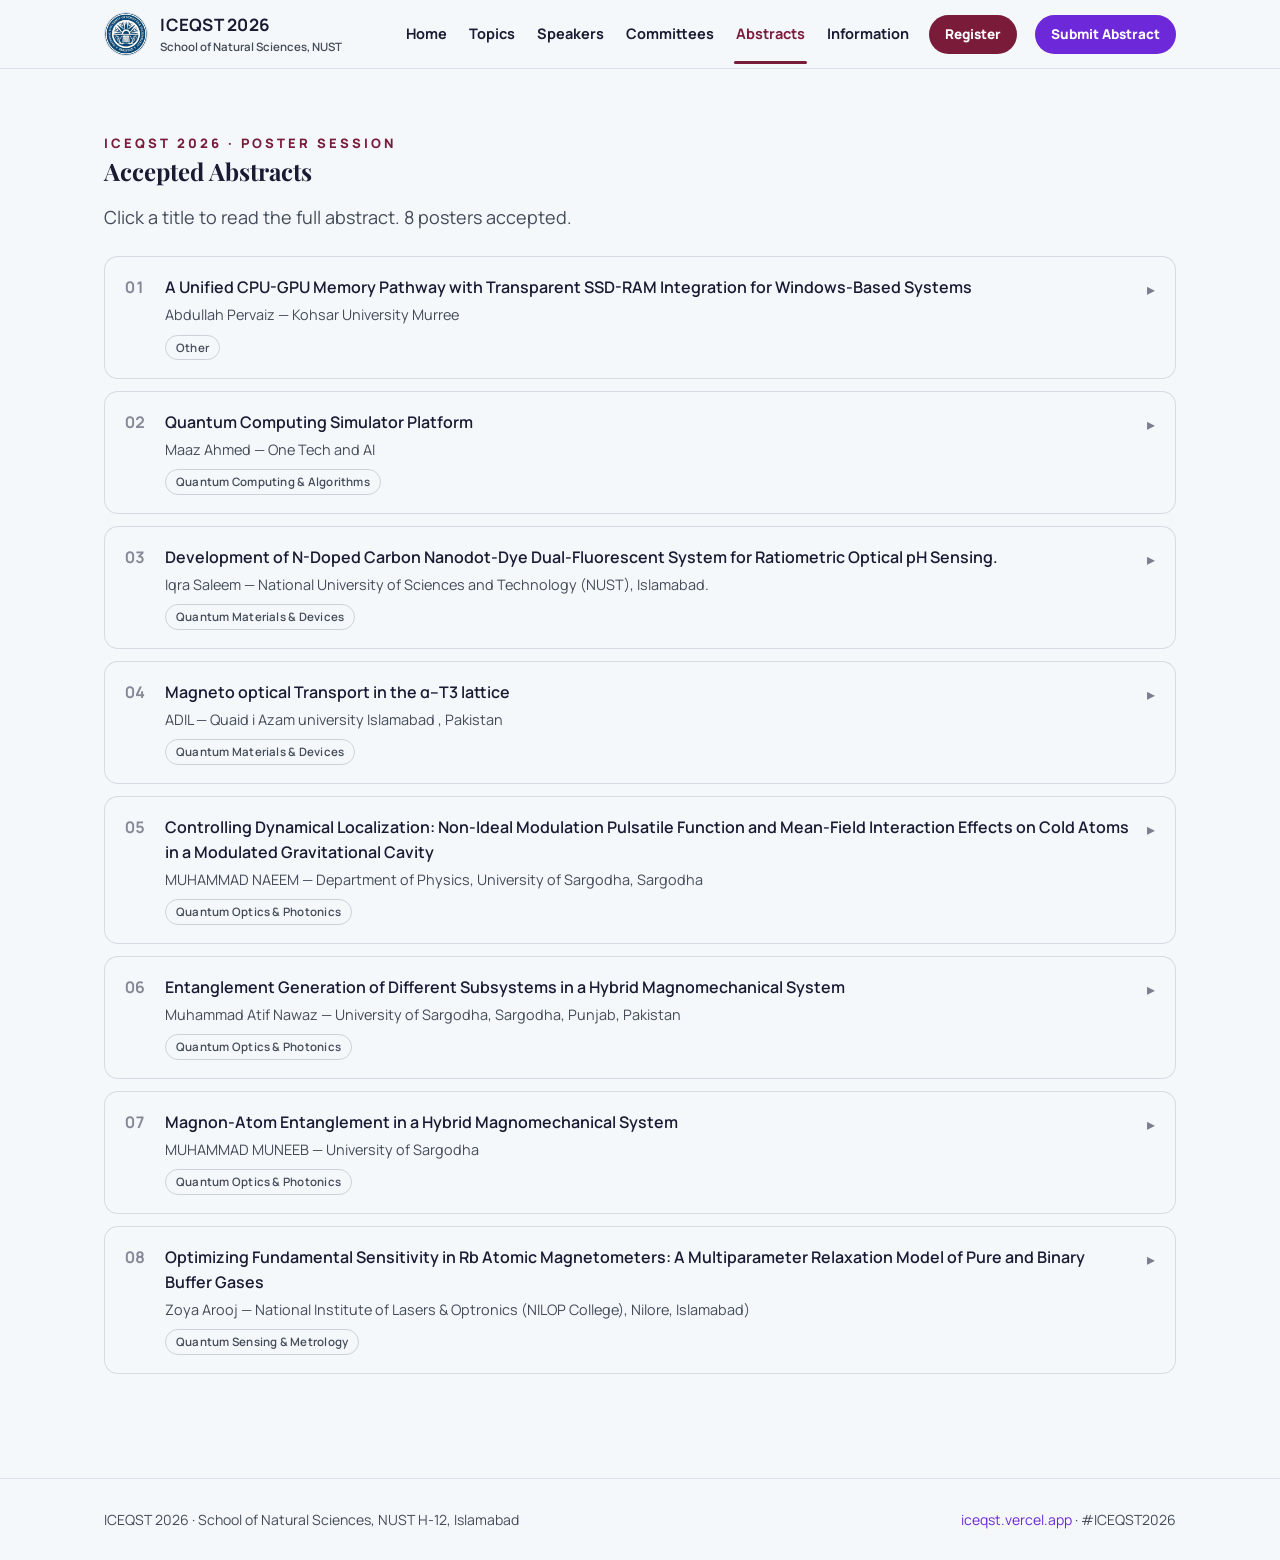
==== abstracts.html @ a5cee292 "Abstracts" ====
<!DOCTYPE html><html lang="en"><head>
<meta charset="UTF-8"><meta name="viewport" content="width=device-width,initial-scale=1">
<title>ABSTRACTS — ICEQST 2026</title>
<link rel="stylesheet" href="assets/style.css">
<style>
  .abs-list{margin-top:24px;display:flex;flex-direction:column;gap:12px}
  .abs-item{border:1px solid rgba(120,120,140,.22);border-radius:14px;overflow:hidden;background:var(--card,rgba(255,255,255,.02))}
  .abs-head{width:100%;display:flex;align-items:flex-start;gap:14px;text-align:left;background:none;border:0;cursor:pointer;padding:18px 20px;font:inherit;color:inherit}
  .abs-head:hover{background:rgba(120,120,140,.06)}
  .abs-num{flex:0 0 auto;font-variant-numeric:tabular-nums;opacity:.5;font-weight:700;min-width:26px}
  .abs-titlewrap{flex:1 1 auto}
  .abs-title{font-weight:600;line-height:1.35}
  .abs-by{display:block;font-weight:400;font-size:.9em;color:var(--sub,#8a8a99);margin-top:4px}
  .abs-tag{display:inline-block;font-size:.72em;font-weight:600;letter-spacing:.02em;padding:3px 10px;border-radius:999px;border:1px solid rgba(120,120,140,.3);color:var(--sub,#9a9aa8);margin-top:8px;white-space:nowrap}
  .abs-chev{flex:0 0 auto;transition:transform .2s ease;opacity:.55;margin-top:2px}
  .abs-item.open .abs-chev{transform:rotate(90deg)}
  .abs-body{max-height:0;overflow:hidden;transition:max-height .3s ease}
  .abs-item.open .abs-body{max-height:2000px}
  .abs-body-inner{padding:0 20px 22px 60px;color:var(--sub,#b7b7c2);line-height:1.7}
  .abs-meta{margin-bottom:12px;font-size:.9em}
  .abs-meta b{color:var(--fg,inherit)}
  @media(max-width:640px){.abs-body-inner{padding-left:20px}}
</style>
</head><body>
<header class="nav" id="nav">
  <div class="nav-inner">
    <a class="brand" href="index.html">
      <img src="assets/nust.png" alt="NUST">
      <span><b>ICEQST 2026</b><span>School of Natural Sciences, NUST</span></span>
    </a>
    <button class="navtoggle" aria-label="Menu" onclick="document.getElementById('nav').classList.toggle('open')">&#9776;</button>
    <a class="link" href="index.html">Home</a>
    <a class="link" href="topics.html">Topics</a>
    <a class="link" href="speakers.html">Speakers</a>
    <a class="link" href="committees.html">Committees</a>
    <a class="link active" href="abstracts.html">Abstracts</a>
    <a class="link" href="information.html">Information</a>
    <a class="btn" href="https://forms.gle/3HTxdRwGn3nbWp9Q8" target="_blank" rel="noopener">Register</a>
    <a class="btn alt" href="https://forms.gle/3HTxdRwGn3nbWp9Q8" target="_blank" rel="noopener">Submit Abstract</a>
  </div>
</header>

<section class="section">
  <div class="wrap">
    <div class="eyebrow">ICEQST 2026 &middot; Poster Session</div>
    <h1 class="h serif">Accepted Abstracts</h1>
    <p class="lead" style="margin-top:14px">Click a title to read the full abstract. <span id="absCount"></span></p>
    <div class="abs-list" id="absList"></div>
  </div>
</section>

<footer class="foot"><div class="wrap">
    <div>ICEQST 2026 &middot; School of Natural Sciences, NUST H-12, Islamabad</div>
    <div><a href="https://iceqst.vercel.app/#home" target="_blank" rel="noopener">iceqst.vercel.app</a> &middot; #ICEQST2026</div>
  </div></footer>

<script>
const ABSTRACTS = [
  {
    "title": "A Unified CPU-GPU Memory Pathway with Transparent SSD-RAM Integration for Windows-Based Systems",
    "presenter": "Abdullah Pervaiz",
    "institution": "Kohsar University Murree",
    "track": "Other",
    "coauthors": "",
    "abstract": "Abdullah Pervaiz\nDepartment of Environmental Science Kohsar University Murree, Pakistan\nabdullahpervaizraja@gmail.com\nAbstract: Apple Silicon systens running macOS work well because they use a unified memory architecture.\nThis means the CPU and the GPU share one single pool of DRAM. Because\nthey use one memory-controller pathway the system does not have to move data forth like discrete-memory systems do. Most Windows-based PCusemodel. In Windows-based PCS the CPU has its DRAM and the GPU has its own VRAM. These two parts are separate. Have to talk so esch other through a PCI-Express (PCle) link. In this paper I propose a way to bring that single-pathway no-copy model to regular Windows hardware. I also want to extend this pool to NVMe SSD storage. This way if your data is bigger than your RAM the data stays inside one single pool instead of moving to a slow page file. I tested this design in three ways. First I made an analytical model to look at latency, contention and energy use for all three ways of organizing these pathways. Second I ran a trace-driven simulation of the DRAM/SSD riering policy. This simulation looked at replucement algorishms how much to prefeich data and how the workload moves. Third I built a software prototype using memory-mapped SSD-backed pools and tested the protorype on actual hardware. My analytical model shows that the unified pathway reduces, per-access latency by 2.60x and mean contention delay by 1.65% Relative, to a PCle-copy-bound pathway SSD-RAM tiering improves effective latency by 1.40x over a conventional page-file fallback. 1 read a study and it says that FU keeps 71.4% of references in a DRAM tier that is 20% of the working set compared to an 81.6%c offline-optimal bound. I also note that sequential prefetching shows a best point when the degree is 12 pages and this makes the effective latency better 2.74x over demand paging causes things to slow down when you use larger degrees because of cache pollution. Our prototype shows this tiering behavior clearly.\nWhen the pages are resident reads through the pointer reach 218 GB/s. However when the pages have been evicted those same reads, through the pointer drop to 3.85 GB/s. a 56x gap across one unchanged address range.\nKeywords: memory-controller pathway; discrete-memory, systems; SSD/RAM tiering: offline-optimal bound; SSD-backed pools; prefetching."
  },
  {
    "title": "Quantum Computing Simulator Platform",
    "presenter": "Maaz Ahmed",
    "institution": "One Tech and AI",
    "track": "Quantum Computing & Algorithms",
    "coauthors": "Maaz Ahmed, Shamim Haider, Ahmed Ali, Muhammad Hassnain",
    "abstract": "Quantum computing promises transformative capabilities across cryptography, optimisation, materials science, artificial intelligence, communications, and scientific modelling. However, access to physical quantum hardware remains constrained by cost, availability, noise, and specialised infrastructure. This work presents the development of a **Quantum Simulator**, a scalable software platform designed to provide an accessible environment for quantum circuit design, algorithm development, experimentation, and preparation for future quantum hardware integration.\n\nThe platform incorporates an interactive **2D quantum circuit builder** supporting configurable qubits, quantum gates, measurement operations, ancilla qubits, and circuit execution. A complementary **3D cube-based circuit architecture** is being developed to explore spatial representations of computational and ancilla qubits, enabling experimentation with error detection and quantum error-correction concepts. The simulator supports the study and implementation of fundamental and advanced quantum algorithms, including quantum teleportation, Quantum Fourier Transform (QFT), Quantum Phase Estimation (QPE), Grover’s algorithm, Shor’s algorithm, Variational Quantum Eigensolver (VQE), and quantum key distribution protocols.\n\nA key objective is to extend the simulator beyond educational demonstrations toward **application-oriented quantum research**. Current development areas include quantum-secured communications, hybrid quantum-classical applications for banking and cybersecurity, quantum chemistry and materials simulation, and exploration of quantum machine-learning approaches. The architecture is designed to progressively interface with FPGA control systems and photonic components, providing a potential pathway from software simulation to experimental quantum hardware.\n\nThe platform therefore serves as a bridge between **quantum education, algorithmic research, application development, and hardware experimentation**. Through collaboration with universities and research institutions, the project aims to provide researchers and students with an accessible environment for developing, testing, validating, and benchmarking quantum algorithms while contributing towards the development of a broader indigenous quantum computing ecosystem."
  },
  {
    "title": "Development of N-Doped Carbon Nanodot-Dye Dual-Fluorescent System for Ratiometric Optical pH Sensing.",
    "presenter": "Iqra Saleem",
    "institution": "National University of Sciences and Technology (NUST), Islamabad.",
    "track": "Quantum Materials & Devices",
    "coauthors": "Prof. Faheem Amin",
    "abstract": "Fluorescent nanomaterials provide attractive platforms for optical sensing because of their tunable photophysical properties, high sensitivity, and compatibility with biological environments. In this work, an N-doped carbon nanodot (CND)–fluoresceinamine dual-fluorescent system was investigated for ratiometric optical pH sensing. N-doped CNDs were synthesized and characterized using X-ray diffraction (XRD), Fourier-transform infrared spectroscopy (FTIR), UV–Vis absorption, excitation, and emission spectroscopy, followed by spectroscopic characterization of fluoresceinamine. The possibility of donor–acceptor energy transfer between the CNDs and fluoresceinamine was initially investigated through their spectral characteristics and fluorescence responses. However, the experimental observations did not provide sufficient evidence to conclusively attribute the observed fluorescence behavior to Förster resonance energy transfer (FRET). Instead, distinguishable CND- and dye-associated fluorescence signals were observed, supporting a dual-fluorescent sensing strategy.\n\nTo investigate the influence of surface modification and confinement, the CNDs were sequentially coated with sodium alginate using calcium-ion-mediated layer-by-layer crosslinking, producing samples from bare CNDs to four coating layers. CND fluorescence was monitored under 340 nm excitation, while fluoresceinamine fluorescence was evaluated under 480 nm excitation. The CND–dye systems were further investigated under 340 nm excitation over a pH range of 5–10. A ratiometric parameter, defined as the ratio of dye fluorescence intensity to CND fluorescence intensity, was used to evaluate the pH-dependent optical response.\n\nThe ratiometric responses exhibited distinct coating-dependent behavior. The first and second alginate coatings produced pronounced sigmoidal pH responses, indicating enhanced and well-defined pH-dependent transitions. The observed difference between acidic and near-neutral conditions is particularly relevant to biological applications, as cancer cells and their microenvironments can exhibit more acidic intracellular or local conditions, while normal physiological conditions are generally closer to neutral pH (~7). The system therefore shows potential for distinguishing acidic environments associated with cancer-related cellular conditions from near-neutral physiological environments. Furthermore, the response near pH 5 suggests potential future application in monitoring highly acidic intracellular compartments such as lysosomes. Although cellular experiments are required for direct validation, the developed platform provides a promising foundation for ratiometric fluorescence-based pH monitoring in biological and cancer-related applications."
  },
  {
    "title": "Magneto optical Transport in the α–T3 lattice",
    "presenter": "ADIL",
    "institution": "Quaid i Azam university Islamabad , Pakistan",
    "track": "Quantum Materials & Devices",
    "coauthors": "Dr. Muzmil Shah",
    "abstract": "This thesis investigates the magneto-optical transport properties of the α-T3 lattice, a tunable two-dimensional Dirac system that continuously connects the graphene limit (α = 0) with the dice lattice limit (α = 1). Unlike graphene, the α-T3 lattice contains an additional hub site, which gives rise to a flat band at zero energy and modifies the optical transition spectrum. The main objective of this work is to study how the interpolation parameter α, perpendicular magnetic field, and chemical potential influence the frequency-dependent longitudinal and transverse optical conductivities.\nThe theoretical analysis is carried out in the Landau-quantized regime. Starting\nfrom the low-energy Hamiltonian of the α-T3 lattice, the Landau-level spectrum and\ncorresponding eigenstates are obtained under a perpendicular magnetic field. The\nmagneto-optical conductivity tensor is then derived using the Kubo linear-response formalism. Both the real and imaginary parts of the longitudinal conductivity, σxx(ω), and Hall conductivity, σxy(ω), are evaluated with phenomenological Lorentzian broadening.\nThe results show that the magneto-optical response of the α-T3 lattice is strongly\ncontrolled by the flat band, valley-dependent Landau levels, and α-dependent optical transition matrix elements. The longitudinal conductivity exhibits sharp resonance peaks associated with allowed inter-Landau-level transitions, while the transverse conductivity shows sign-changing features related to the valley and polarization character of the transitions. Increasing the magnetic field shifts the resonance peaks to higher photon energies due to the √B dependent Landau-level spacing. Changing the chemical potential modifies the occupation of Landau levels, causing\nsome transitions to disappear and new intraband transitions to appear. Overall, this thesis demonstrates that the α-T3 lattice has a richer magneto-optical response than graphene because of the combined effects of the flat band, tunable Berry phase, and\nvalley-resolved Landau quantization. These resultsprovides theoretical insight into\npolarization-sensitive and field-tunable magneto-optical responses in Dirac materials."
  },
  {
    "title": "Controlling Dynamical Localization: Non-Ideal Modulation Pulsatile Function and Mean-Field Interaction Effects on Cold Atoms in a Modulated Gravitational Cavity",
    "presenter": "MUHAMMAD NAEEM",
    "institution": "Department of Physics, University of Sargodha, Sargodha",
    "track": "Quantum Optics & Photonics",
    "coauthors": "Muhammad Naeem, Muhammad Ayub, Amjad Sohail,  Khalid Naseer",
    "abstract": "We investigate the classical and quantum dynamics of cold atoms in a modulated gravitational cavity (MGC) subject to a non-ideal modulation pulsatile function (NMPF) and mean-field interatomic interactions. By solving the time-dependent Schrödinger and Gross-Pitaevskii equations, we show that finite pulse shaping ($m, F$) and cubic nonlinearity ($u$) independently bypass dynamical localization (DL). Sharpening the pulse waveform enriches Fourier harmonics, causing KAM surface breakdown and early quantum diffusion when modulation depth exceeds $F = 0.1$, even inside the localization window. Weak interactions preserve DL, strong interactions destroy the required initial phase coherence, triggering a sub-diffusive delocalization crossover. Crucially, a significant asymmetry exists: self-focusing attractive interactions cause an abrupt breakdown at $u \\approx -10$, whereas, self-attenuating repulsive forces maintain stability up to $u \\approx +60$. These mechanisms offer dual-parameter control via acousto-optic pulse shaping and Feshbach-tunable scattering lengths in atom-optics setups."
  },
  {
    "title": "Entanglement Generation of Different Subsystems in a Hybrid Magnomechanical System",
    "presenter": "Muhammad Atif Nawaz",
    "institution": "University of Sargodha, Sargodha, Punjab, Pakistan",
    "track": "Quantum Optics & Photonics",
    "coauthors": "Zainab Khalid, Muhmmad Muneeb, Marium Saeed, Khalid Naseer",
    "abstract": "We study a hybrid magnomechanical system (HMMS) with two microwave cavities, each\ncontaining a YIG sphere, with an ensemble of atoms placed at the intersection of the cavities. We obtain indirect bipartite entanglement across several subsystems (Phonon mode of YIG-1 and magnon-2, Phonon mode of YIG-1 and cavity-2 mode, magnon-1 and cavity-2 modes, magnon-1 and magnon-2 modes, magnon-2 and cavity-1 modes, and cavity-1 and cavity-2 modes). We use logarithmic negativity as an entanglement metric to study the steady-state Gaussian correlations in the linearized coupling regime and investigate the effects of temperature, coupling strengths, and cavity detuning. In this work, we do not study the direct entanglement with other subsystems, but we conclude that the atomic ensemble greatly improves long-range entanglement by allowing coherent exchange between the two cavities, and generated bipartite entanglement remains robust up to experimentally accessible temperature ranges. Non-local quantum correlations in HMMS may be achieved in a unique and versatile manner using the suggested method, with potential applications spanning scalable quantum networks and on-chip quantum information processing."
  },
  {
    "title": "Magnon-Atom Entanglement in a Hybrid Magnomechanical System",
    "presenter": "MUHAMMAD MUNEEB",
    "institution": "University of Sargodha",
    "track": "Quantum Optics & Photonics",
    "coauthors": "",
    "abstract": "Hybrid magnomechanical systems combine phonons, the quanta of mechanical vibrations, with magnons, collective spin excitations, on a single platform. Since long-lived magnon modes are naturally supported by yttrium iron garnet (YIG) spheres, these systems are frequently achieved using them. By enabling coherent excitation exchange, the magnetostrictive effect facilitates the interaction between magnons and phonons. Magnons and photons can also interact strongly when connected to an optical or microwave cavity, creating a three-way hybrid system comprising photons, phonons, and magnons. It is possible to create quantum entangled states between several subsystems thanks to this hybridization.\nWe propose a hybrid quantum system that consists of two optical cavities, each con\ntaining a Yttrium Iron Garnet (YIG) sphere, with an atomic ensemble placed at the cav\nities’ intersection. This configuration introduces multiple interaction pathways in which\nthe atomic ensemble acts as a coherent intermediary, enabling indirect coupling between\notherwise weakly connected subsystems. By systematically tuning experimentally acces\nsible parameters, such as cavity detunings and coupling strengths, the system can be driven\ninto regimes that support and controllable bipartite entanglement. The role of the atomic\nensemble is particularly significant through collective coupling effects, it amplifies quan\ntum correlations and stabilizes the transfer of coherence across magnons, photons, and\nphonons. This mediation not only enhances entanglement generation but also allows flex\nible routing of quantum information between subsystems. To quantify the resulting cor\nrelations, we employ logarithmic negativity, a widely accepted entanglement measure that\nidentifies operational regimes where stable and resilient bipartite entanglement emerges.\nOur findings indicate that the proposed platform supports robust entanglement even in the\npresence of dissipation and external driving, provided that system parameters are optimized within feasible experimental ranges"
  },
  {
    "title": "Optimizing Fundamental Sensitivity in Rb Atomic Magnetometers: A Multiparameter Relaxation Model of Pure and Binary Buffer Gases",
    "presenter": "Zoya Arooj",
    "institution": "National Institute of Lasers & Optronics (NILOP College), Nilore, Islamabad)",
    "track": "Quantum Sensing & Metrology",
    "coauthors": "Fatima Zafar , Hinna Tariq , and Muhammad Faisal",
    "abstract": "The optimization of pure and binary buffer gas pressure sets the fundamental\nsensitivity limit of an optically pumped alkali-vapor magnetometer. We develop a\ntheoretical model of a non-SERF Rb Mz magnetometer using the optimal pressure to\nexplore the effects of concentration, bubble radius, and temperature on sensitivity. The\noptimal pressure for each buffer gas in a Rb vapor is determine by the minimum of the\ntotal relaxation rate. Factors like spin-exchange, spin-destruction collisions, spin diffusion,\nand radiation trapping (treated by a Holstein-type escape factor) contribute to the total\nrelaxation rate. Among pure gases (He, N2, Ne, Ar) Nitrogen gives the best sensitivity\n≈ 0.499 fT/√Hz at 273 Torr, through collisional quenching factor of radiation trapping\nwhile among the Helium based mixtures He–N2 shows advantage over pure He with a\nsensitivity of ≈ 0.511 fT/√Hz."
  }
];

(function(){
  const el=document.getElementById('absList');
  const esc=s=>String(s==null?"":s).replace(/&/g,'&amp;').replace(/</g,'&lt;').replace(/>/g,'&gt;');
  const cnt=document.getElementById('absCount');
  if(cnt) cnt.textContent = ABSTRACTS.length + ' poster' + (ABSTRACTS.length===1?'':'s') + ' accepted.';

  el.innerHTML = ABSTRACTS.map((a,i)=>{
    const by=[a.presenter, a.institution].filter(Boolean).join(' — ');
    const tag=a.track?`<span class="abs-tag">${esc(a.track)}</span>`:"";
    const meta=[];
    if(a.presenter) meta.push(`<div class="abs-meta"><b>Presenter:</b> ${esc(a.presenter)}${a.institution?', '+esc(a.institution):''}</div>`);
    if(a.coauthors) meta.push(`<div class="abs-meta"><b>Co-authors:</b> ${esc(a.coauthors)}</div>`);
    const abs=a.abstract?esc(a.abstract).replace(/\n/g,'<br>'):'Full abstract to follow.';
    return `<div class="abs-item">
      <button class="abs-head" aria-expanded="false">
        <span class="abs-num">${String(i+1).padStart(2,'0')}</span>
        <span class="abs-titlewrap">
          <span class="abs-title">${esc(a.title)}</span>
          ${by?`<span class="abs-by">${esc(by)}</span>`:""}
          ${tag}
        </span>
        <span class="abs-chev">&#9656;</span>
      </button>
      <div class="abs-body"><div class="abs-body-inner">${meta.join('')}${abs}</div></div>
    </div>`;
  }).join("");

  el.querySelectorAll('.abs-head').forEach(btn=>{
    btn.addEventListener('click',()=>{
      const item=btn.closest('.abs-item');
      const open=item.classList.toggle('open');
      btn.setAttribute('aria-expanded', open?'true':'false');
    });
  });
})();
</script>
</body></html>
---- assets/style.css ----
/* ICEQST 2026 — shared styles. Palette & type taken from the conference poster. */
@import url('https://fonts.googleapis.com/css2?family=Playfair+Display:wght@600;700;800&family=Manrope:wght@400;500;600;700;800&display=swap');

:root{
  --bg:#F4F8FB; --paper:#ffffff;
  --ink:#1A1B33; --sub:#444B58;
  --wine:#7A1B3A; --violet:#6D28D9; --green:#178A4C; --blue:#2563EB;
  --line:#DCE1EC; --indigo:#26306B;
  --maxw:1120px;
}
*{margin:0;padding:0;box-sizing:border-box}
html{scroll-behavior:smooth}
body{
  background:var(--bg); color:var(--ink);
  font-family:'Manrope',system-ui,sans-serif; line-height:1.55;
  -webkit-font-smoothing:antialiased;
}
.serif{font-family:'Playfair Display',Georgia,serif}
a{color:var(--violet);text-decoration:none}
a:hover{text-decoration:underline}
img{max-width:100%;display:block}

/* ---------- NAV ---------- */
.nav{
  position:sticky;top:0;z-index:50;background:rgba(244,248,251,.9);
  backdrop-filter:blur(10px);border-bottom:1px solid var(--line);
}
.nav-inner{max-width:var(--maxw);margin:0 auto;display:flex;align-items:center;
  gap:18px;padding:12px 24px;flex-wrap:wrap}
.brand{display:flex;align-items:center;gap:12px;margin-right:auto}
.brand img{width:44px;height:44px;border-radius:50%;object-fit:contain;background:#fff;
  border:1px solid var(--line)}
.brand b{font-size:17px;letter-spacing:.5px;color:var(--ink)}
.brand span{display:block;font-size:11.5px;color:var(--sub);font-weight:600}
.nav a.link{color:var(--ink);font-weight:700;font-size:14.5px;padding:6px 2px;position:relative}
.nav a.link:hover{text-decoration:none;color:var(--wine)}
.nav a.link.active{color:var(--wine)}
.nav a.link.active::after{content:"";position:absolute;left:0;right:0;bottom:-13px;
  height:3px;background:var(--wine);border-radius:3px}
.nav a.btn{background:var(--wine);color:#fff;font-weight:800;font-size:13.5px;
  padding:9px 16px;border-radius:22px}
.nav a.btn.alt{background:var(--violet)}
.nav a.btn:hover{text-decoration:none;filter:brightness(1.08)}
.navtoggle{display:none;background:none;border:0;font-size:26px;color:var(--ink);cursor:pointer}

/* ---------- LAYOUT ---------- */
.wrap{max-width:var(--maxw);margin:0 auto;padding:0 24px}
.section{padding:64px 0}
.eyebrow{color:var(--wine);font-weight:800;letter-spacing:3px;font-size:13px;
  text-transform:uppercase}
h1.title{font-size:clamp(38px,6vw,68px);line-height:1.02;font-weight:800;margin:14px 0}
h1.title .v{color:var(--violet)}
h2.h{font-size:clamp(28px,4vw,40px);font-weight:700;color:var(--green);margin-bottom:8px}
.lead{font-size:18px;color:var(--sub);max-width:60ch}
.rule{height:1px;background:var(--line);border:0;margin:0}

.pill{display:inline-block;background:var(--wine);color:#fff;font-weight:800;
  letter-spacing:1px;padding:6px 16px;border-radius:16px;font-size:14px}

/* buttons */
.cta-row{display:flex;gap:14px;flex-wrap:wrap;margin-top:26px}
.cta{display:inline-block;font-weight:800;padding:14px 26px;border-radius:30px;font-size:15px}
.cta.primary{background:var(--wine);color:#fff}
.cta.secondary{background:var(--violet);color:#fff}
.cta.ghost{background:transparent;color:var(--ink);border:2px solid var(--line)}
.cta:hover{text-decoration:none;filter:brightness(1.07);transform:translateY(-1px)}
.cta{transition:transform .12s ease,filter .12s ease}

/* hero atom */
.hero{position:relative;overflow:hidden}
.hero-atom{position:absolute;right:-40px;top:20px;width:min(46vw,520px);opacity:.9;
  pointer-events:none}
@media(max-width:820px){.hero-atom{opacity:.28;right:-80px;top:120px}}

/* cards / grids */
.grid{display:grid;gap:20px}
.grid.two{grid-template-columns:1fr 1fr}
.grid.three{grid-template-columns:repeat(3,1fr)}
.card{background:var(--paper);border:1px solid var(--line);border-radius:16px;padding:22px}
.topic{display:flex;gap:12px;align-items:flex-start;padding:14px 0;
  border-bottom:1px solid var(--line);font-weight:700}
.topic .dot{flex:none;width:16px;height:16px;border:2px solid var(--green);border-radius:50%;
  margin-top:4px;position:relative}
.topic .dot::after{content:"";position:absolute;inset:3px;background:var(--wine);border-radius:50%}

/* people */
.person{display:flex;gap:16px;align-items:center;padding:16px 0}
.person img{width:78px;height:78px;border-radius:50%;object-fit:cover;flex:none;
  border:3px solid var(--wine)}
.person .role{color:var(--green);font-weight:800;font-size:12px;text-transform:uppercase;
  letter-spacing:1px}
.person .name{font-weight:700;font-size:19px;font-family:'Playfair Display',serif}
.person .meta{color:var(--sub);font-size:14px}
.person .topic-tag{color:var(--blue);font-size:13.5px;font-weight:600}
.slot{width:78px;height:78px;border-radius:50%;border:2px dashed var(--wine);flex:none;
  display:flex;align-items:center;justify-content:center;color:var(--sub);font-size:10px;
  text-align:center;background:#fff}

/* info blocks */
.kv{display:flex;gap:14px;padding:12px 0;border-bottom:1px solid var(--line)}
.kv .k{font-weight:800;color:var(--wine);min-width:150px;text-transform:uppercase;
  font-size:13px;letter-spacing:1px;padding-top:2px}
.note{background:#fff;border-left:4px solid var(--wine);border-radius:8px;
  padding:16px 18px;margin-top:18px;color:var(--sub)}
.note b{color:var(--ink)}

/* dates strip */
.dates{display:grid;grid-template-columns:repeat(3,1fr);gap:0;border-top:1px solid var(--line);
  border-bottom:1px solid var(--line);margin:26px 0}
.dates div{padding:18px 0}
.dates div+div{border-left:1px solid var(--line);padding-left:22px}
.dates .l{font-size:12px;font-weight:800;color:var(--sub);letter-spacing:1px;text-transform:uppercase}
.dates .d{font-family:'Playfair Display',serif;font-weight:700;font-size:24px;margin-top:4px}

/* footer */
.foot{border-top:1px solid var(--line);padding:30px 0;margin-top:40px;color:var(--sub);font-size:14px}
.foot .wrap{display:flex;justify-content:space-between;gap:16px;flex-wrap:wrap}

@media(max-width:820px){
  .grid.two,.grid.three,.dates{grid-template-columns:1fr}
  .dates div+div{border-left:0;padding-left:0;border-top:1px solid var(--line)}
  .nav .link,.nav .navspacer{display:none}
  .nav.open .link{display:block;width:100%}
  .navtoggle{display:block}
  .nav-inner{gap:10px}
}
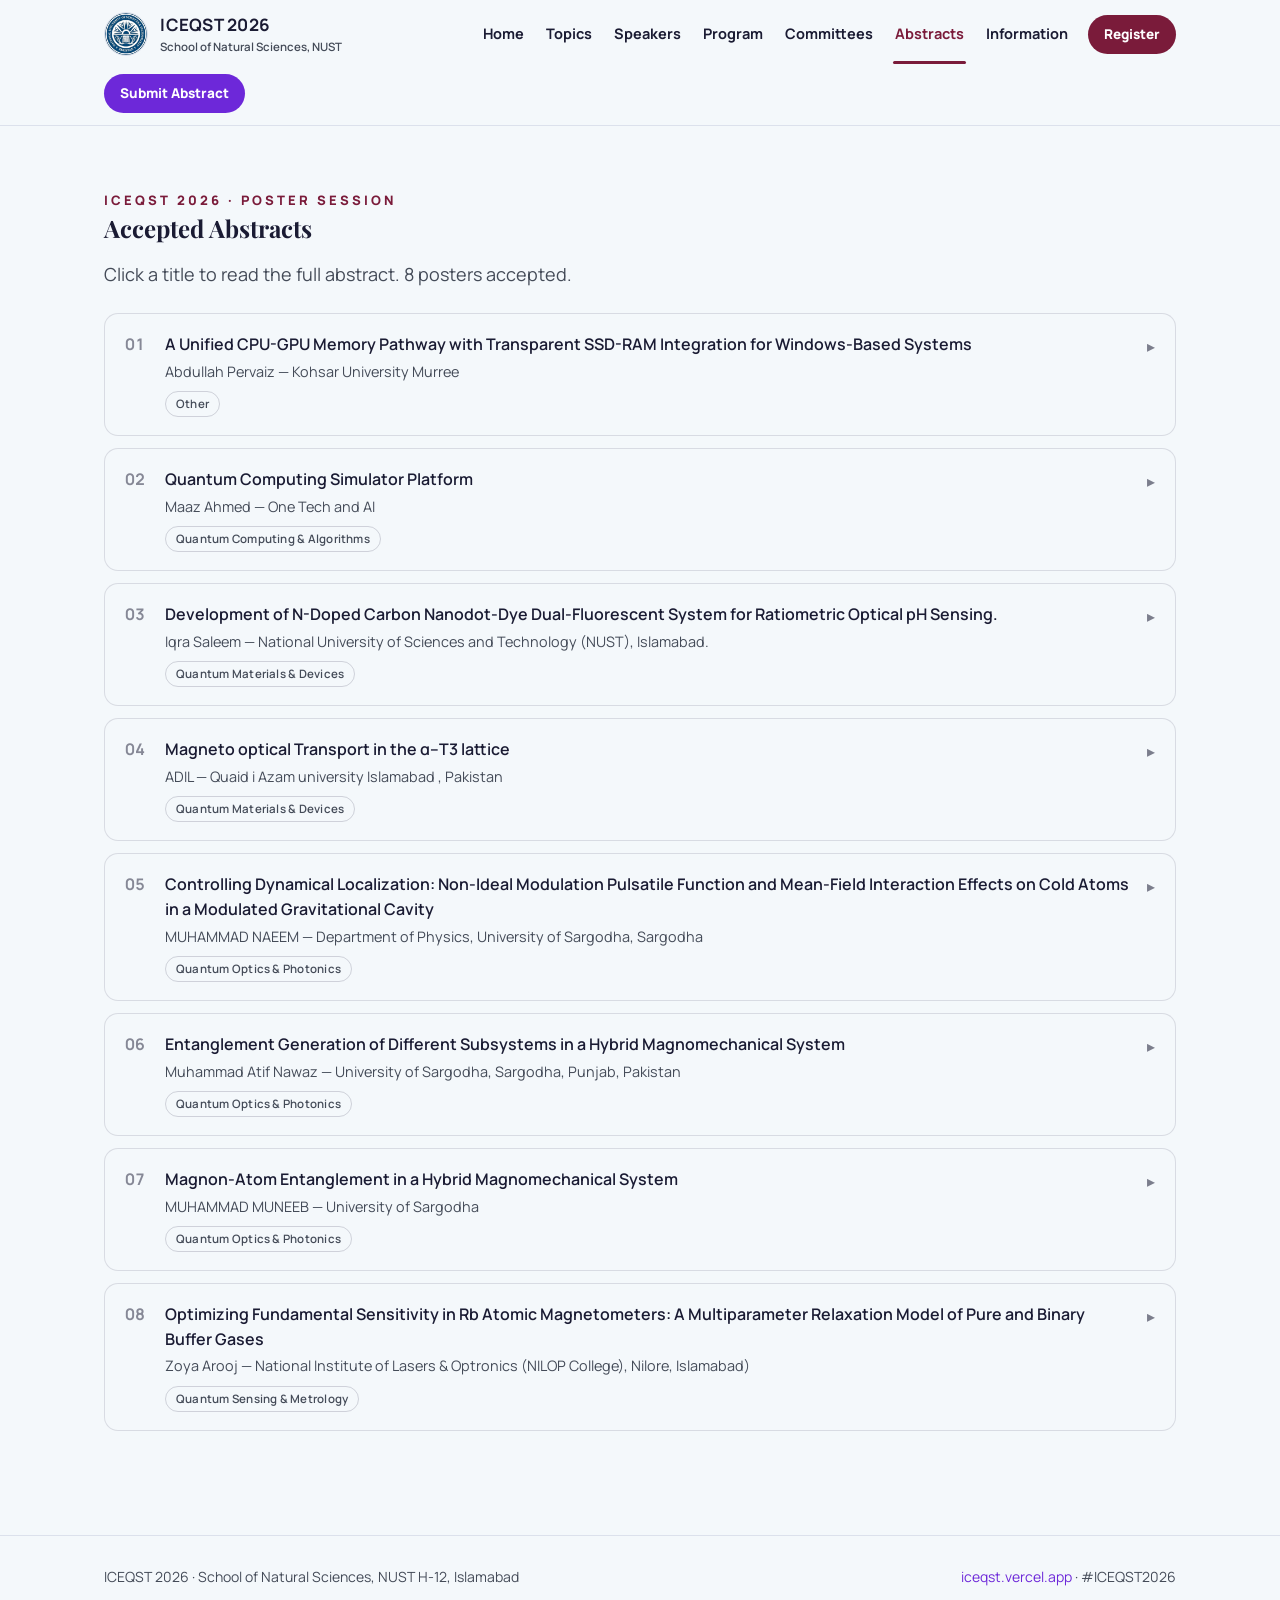
==== commit f4c839ed: "Add Program link to navigation in abstracts.html" ====
--- a/abstracts.html
+++ b/abstracts.html
@@ -32,6 +32,7 @@
     <a class="link" href="index.html">Home</a>
     <a class="link" href="topics.html">Topics</a>
     <a class="link" href="speakers.html">Speakers</a>
+    <a class="link" href="program.html">Program</a>
     <a class="link" href="committees.html">Committees</a>
     <a class="link active" href="abstracts.html">Abstracts</a>
     <a class="link" href="information.html">Information</a>
@@ -158,4 +159,4 @@
   });
 })();
 </script>
-</body></html>+</body></html>
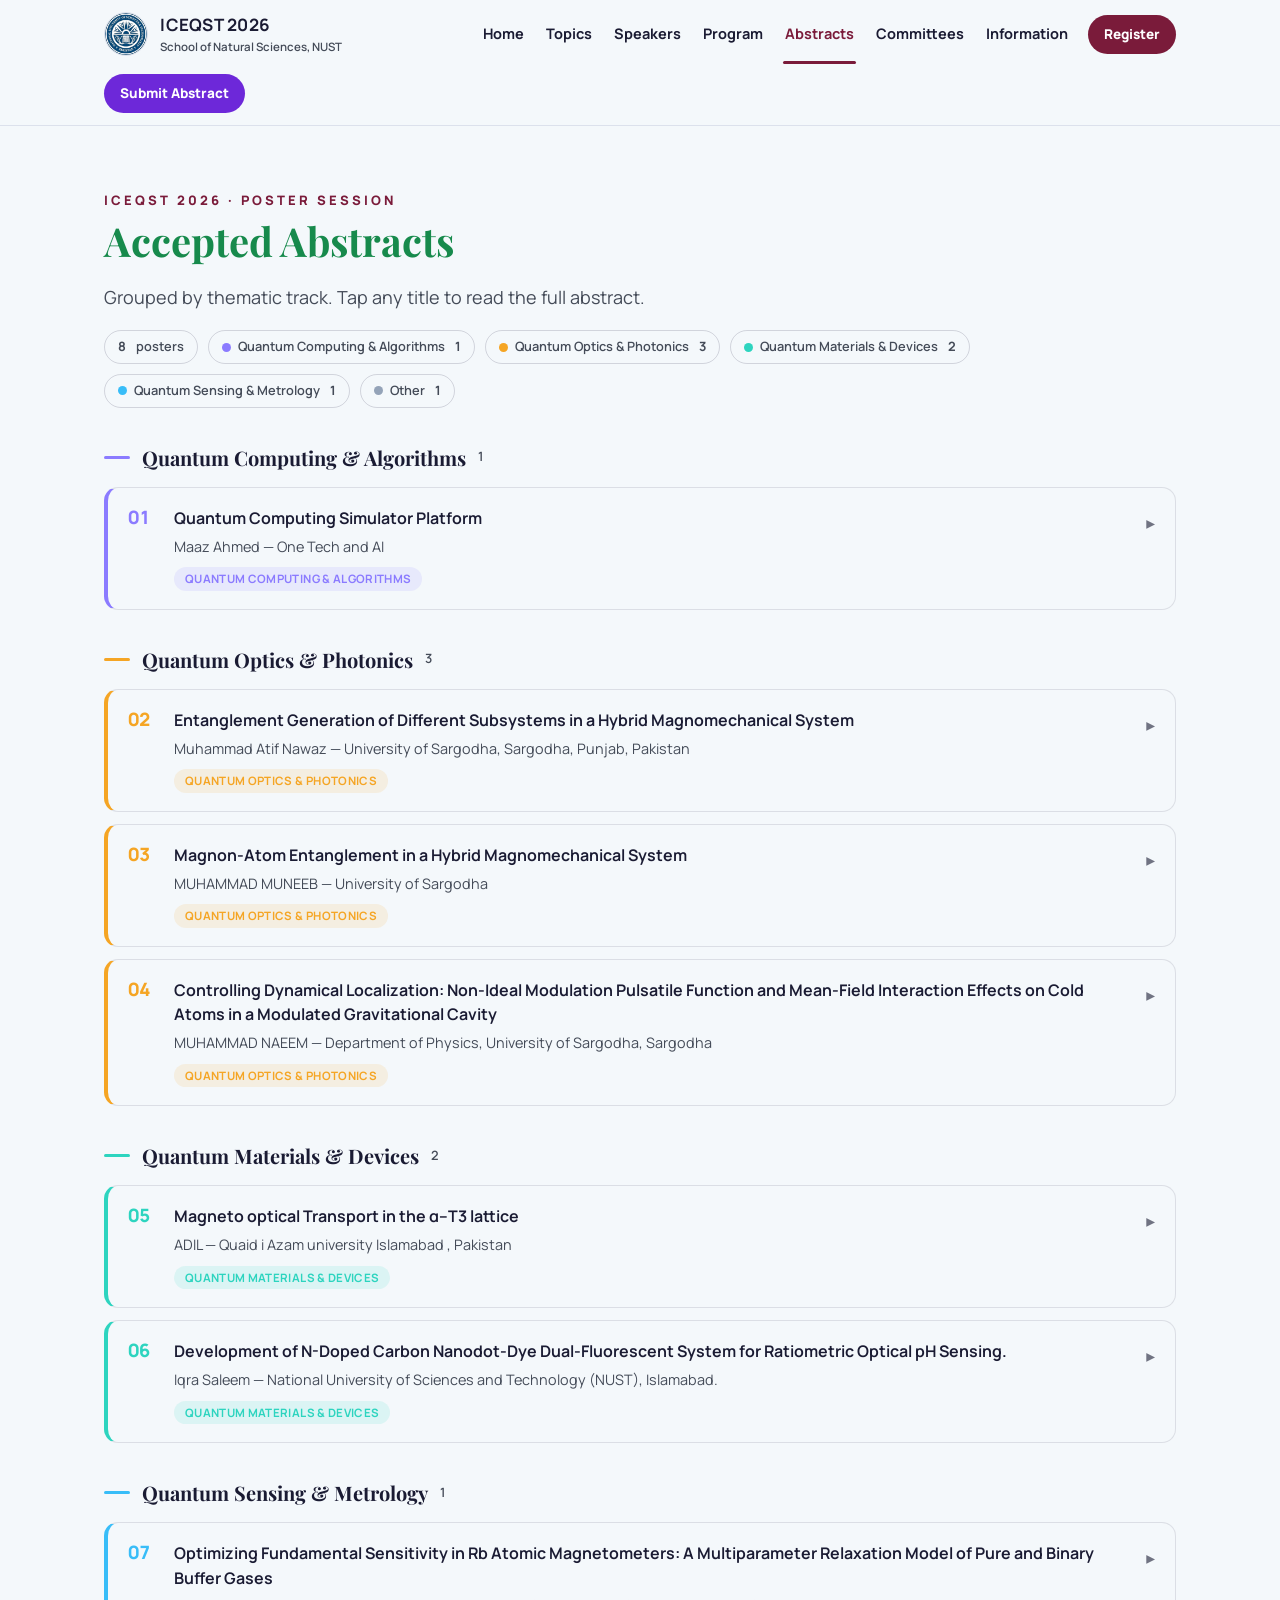
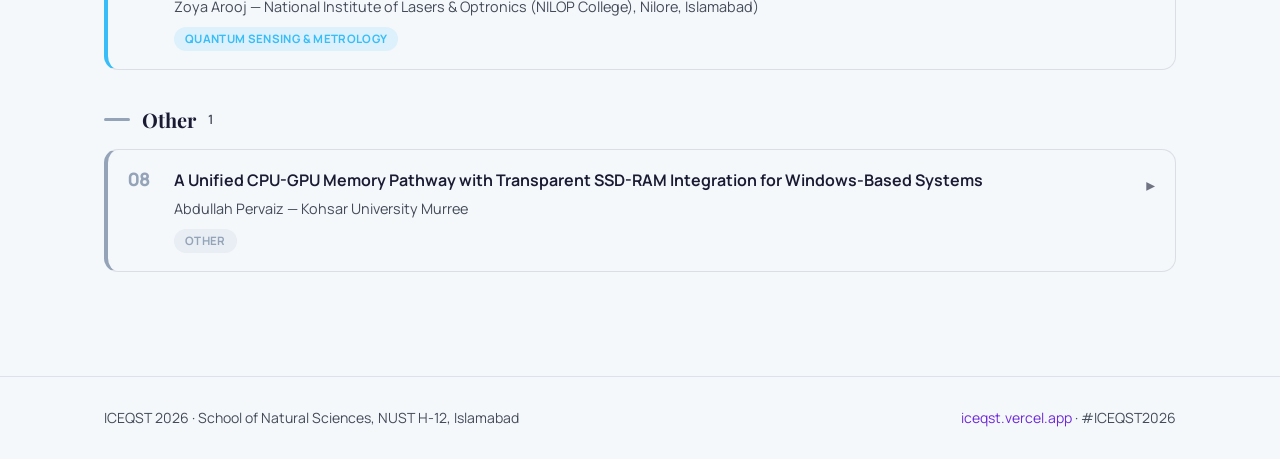
==== commit c15f3821: "Refactor abstracts.html for improved layout and styles Updated the HTML structure and styles for the" ====
--- a/abstracts.html
+++ b/abstracts.html
@@ -1,25 +1,37 @@
 <!DOCTYPE html><html lang="en"><head>
 <meta charset="UTF-8"><meta name="viewport" content="width=device-width,initial-scale=1">
-<title>ABSTRACTS — ICEQST 2026</title>
+<title>Abstracts — ICEQST 2026</title>
 <link rel="stylesheet" href="assets/style.css">
 <style>
-  .abs-list{margin-top:24px;display:flex;flex-direction:column;gap:12px}
-  .abs-item{border:1px solid rgba(120,120,140,.22);border-radius:14px;overflow:hidden;background:var(--card,rgba(255,255,255,.02))}
-  .abs-head{width:100%;display:flex;align-items:flex-start;gap:14px;text-align:left;background:none;border:0;cursor:pointer;padding:18px 20px;font:inherit;color:inherit}
-  .abs-head:hover{background:rgba(120,120,140,.06)}
-  .abs-num{flex:0 0 auto;font-variant-numeric:tabular-nums;opacity:.5;font-weight:700;min-width:26px}
+  .abs-stats{display:flex;flex-wrap:wrap;gap:10px;margin-top:18px}
+  .abs-chip{font-size:.8em;font-weight:600;padding:6px 13px;border-radius:999px;
+    border:1px solid rgba(120,120,140,.28);color:var(--sub,#9aa3b2);display:flex;align-items:center;gap:7px}
+  .abs-chip .dotc{width:9px;height:9px;border-radius:50%}
+  .abs-group{margin-top:34px}
+  .abs-ghead{display:flex;align-items:center;gap:12px;margin-bottom:2px}
+  .abs-ghead .bar{width:26px;height:3px;border-radius:2px}
+  .abs-ghead h3{font-size:20px;margin:0}
+  .abs-gcount{font-size:.8em;color:var(--sub,#9aa3b2);font-weight:600}
+  .abs-list{margin-top:14px;display:flex;flex-direction:column;gap:12px}
+  .abs-item{border:1px solid rgba(120,120,140,.2);border-left-width:4px;border-radius:14px;
+    overflow:hidden;background:var(--card,rgba(255,255,255,.02));transition:transform .18s ease,box-shadow .18s ease}
+  .abs-item:hover{transform:translateY(-2px);box-shadow:0 10px 30px -18px rgba(0,0,0,.6)}
+  .abs-head{width:100%;display:flex;align-items:flex-start;gap:16px;text-align:left;
+    background:none;border:0;cursor:pointer;padding:18px 20px;font:inherit;color:inherit}
+  .abs-num{flex:0 0 auto;font-variant-numeric:tabular-nums;font-weight:800;font-size:1.15em;
+    min-width:30px;line-height:1.2}
   .abs-titlewrap{flex:1 1 auto}
-  .abs-title{font-weight:600;line-height:1.35}
-  .abs-by{display:block;font-weight:400;font-size:.9em;color:var(--sub,#8a8a99);margin-top:4px}
-  .abs-tag{display:inline-block;font-size:.72em;font-weight:600;letter-spacing:.02em;padding:3px 10px;border-radius:999px;border:1px solid rgba(120,120,140,.3);color:var(--sub,#9a9aa8);margin-top:8px;white-space:nowrap}
-  .abs-chev{flex:0 0 auto;transition:transform .2s ease;opacity:.55;margin-top:2px}
+  .abs-title{font-weight:650;line-height:1.4}
+  .abs-by{display:block;font-weight:400;font-size:.9em;color:var(--sub,#9aa3b2);margin-top:5px}
+  .abs-tag{display:inline-block;font-size:.72em;font-weight:700;letter-spacing:.03em;
+    text-transform:uppercase;padding:3px 11px;border-radius:999px;margin-top:9px}
+  .abs-chev{flex:0 0 auto;transition:transform .25s ease;opacity:.6;margin-top:3px;font-size:1.1em}
   .abs-item.open .abs-chev{transform:rotate(90deg)}
   .abs-body{max-height:0;overflow:hidden;transition:max-height .3s ease}
-  .abs-item.open .abs-body{max-height:2000px}
-  .abs-body-inner{padding:0 20px 22px 60px;color:var(--sub,#b7b7c2);line-height:1.7}
-  .abs-meta{margin-bottom:12px;font-size:.9em}
-  .abs-meta b{color:var(--fg,inherit)}
-  @media(max-width:640px){.abs-body-inner{padding-left:20px}}
+  .abs-item.open .abs-body{max-height:2200px}
+  .abs-body-inner{padding:2px 22px 22px 66px;color:var(--sub,#b7b7c2);line-height:1.75}
+  .abs-meta{margin-bottom:12px;font-size:.9em}.abs-meta b{color:var(--fg,#e8e8ee)}
+  @media(max-width:640px){.abs-body-inner{padding-left:22px}}
 </style>
 </head><body>
 <header class="nav" id="nav">
@@ -33,54 +45,26 @@
     <a class="link" href="topics.html">Topics</a>
     <a class="link" href="speakers.html">Speakers</a>
     <a class="link" href="program.html">Program</a>
+    <a class="link active" href="abstracts.html">Abstracts</a>
     <a class="link" href="committees.html">Committees</a>
-    <a class="link active" href="abstracts.html">Abstracts</a>
     <a class="link" href="information.html">Information</a>
     <a class="btn" href="https://forms.gle/3HTxdRwGn3nbWp9Q8" target="_blank" rel="noopener">Register</a>
     <a class="btn alt" href="https://forms.gle/3HTxdRwGn3nbWp9Q8" target="_blank" rel="noopener">Submit Abstract</a>
   </div>
 </header>
-
-<section class="section">
-  <div class="wrap">
-    <div class="eyebrow">ICEQST 2026 &middot; Poster Session</div>
-    <h1 class="h serif">Accepted Abstracts</h1>
-    <p class="lead" style="margin-top:14px">Click a title to read the full abstract. <span id="absCount"></span></p>
-    <div class="abs-list" id="absList"></div>
-  </div>
-</section>
-
+<section class="section"><div class="wrap">
+  <div class="eyebrow">ICEQST 2026 &middot; Poster Session</div>
+  <h2 class="h serif">Accepted Abstracts</h2>
+  <p class="lead" style="margin-top:12px">Grouped by thematic track. Tap any title to read the full abstract.</p>
+  <div class="abs-stats" id="absStats"></div>
+  <div id="absGroups"></div>
+</div></section>
 <footer class="foot"><div class="wrap">
     <div>ICEQST 2026 &middot; School of Natural Sciences, NUST H-12, Islamabad</div>
     <div><a href="https://iceqst.vercel.app/#home" target="_blank" rel="noopener">iceqst.vercel.app</a> &middot; #ICEQST2026</div>
   </div></footer>
-
 <script>
-const ABSTRACTS = [
-  {
-    "title": "A Unified CPU-GPU Memory Pathway with Transparent SSD-RAM Integration for Windows-Based Systems",
-    "presenter": "Abdullah Pervaiz",
-    "institution": "Kohsar University Murree",
-    "track": "Other",
-    "coauthors": "",
-    "abstract": "Abdullah Pervaiz\nDepartment of Environmental Science Kohsar University Murree, Pakistan\nabdullahpervaizraja@gmail.com\nAbstract: Apple Silicon systens running macOS work well because they use a unified memory architecture.\nThis means the CPU and the GPU share one single pool of DRAM. Because\nthey use one memory-controller pathway the system does not have to move data forth like discrete-memory systems do. Most Windows-based PCusemodel. In Windows-based PCS the CPU has its DRAM and the GPU has its own VRAM. These two parts are separate. Have to talk so esch other through a PCI-Express (PCle) link. In this paper I propose a way to bring that single-pathway no-copy model to regular Windows hardware. I also want to extend this pool to NVMe SSD storage. This way if your data is bigger than your RAM the data stays inside one single pool instead of moving to a slow page file. I tested this design in three ways. First I made an analytical model to look at latency, contention and energy use for all three ways of organizing these pathways. Second I ran a trace-driven simulation of the DRAM/SSD riering policy. This simulation looked at replucement algorishms how much to prefeich data and how the workload moves. Third I built a software prototype using memory-mapped SSD-backed pools and tested the protorype on actual hardware. My analytical model shows that the unified pathway reduces, per-access latency by 2.60x and mean contention delay by 1.65% Relative, to a PCle-copy-bound pathway SSD-RAM tiering improves effective latency by 1.40x over a conventional page-file fallback. 1 read a study and it says that FU keeps 71.4% of references in a DRAM tier that is 20% of the working set compared to an 81.6%c offline-optimal bound. I also note that sequential prefetching shows a best point when the degree is 12 pages and this makes the effective latency better 2.74x over demand paging causes things to slow down when you use larger degrees because of cache pollution. Our prototype shows this tiering behavior clearly.\nWhen the pages are resident reads through the pointer reach 218 GB/s. However when the pages have been evicted those same reads, through the pointer drop to 3.85 GB/s. a 56x gap across one unchanged address range.\nKeywords: memory-controller pathway; discrete-memory, systems; SSD/RAM tiering: offline-optimal bound; SSD-backed pools; prefetching."
-  },
-  {
-    "title": "Quantum Computing Simulator Platform",
-    "presenter": "Maaz Ahmed",
-    "institution": "One Tech and AI",
-    "track": "Quantum Computing & Algorithms",
-    "coauthors": "Maaz Ahmed, Shamim Haider, Ahmed Ali, Muhammad Hassnain",
-    "abstract": "Quantum computing promises transformative capabilities across cryptography, optimisation, materials science, artificial intelligence, communications, and scientific modelling. However, access to physical quantum hardware remains constrained by cost, availability, noise, and specialised infrastructure. This work presents the development of a **Quantum Simulator**, a scalable software platform designed to provide an accessible environment for quantum circuit design, algorithm development, experimentation, and preparation for future quantum hardware integration.\n\nThe platform incorporates an interactive **2D quantum circuit builder** supporting configurable qubits, quantum gates, measurement operations, ancilla qubits, and circuit execution. A complementary **3D cube-based circuit architecture** is being developed to explore spatial representations of computational and ancilla qubits, enabling experimentation with error detection and quantum error-correction concepts. The simulator supports the study and implementation of fundamental and advanced quantum algorithms, including quantum teleportation, Quantum Fourier Transform (QFT), Quantum Phase Estimation (QPE), Grover’s algorithm, Shor’s algorithm, Variational Quantum Eigensolver (VQE), and quantum key distribution protocols.\n\nA key objective is to extend the simulator beyond educational demonstrations toward **application-oriented quantum research**. Current development areas include quantum-secured communications, hybrid quantum-classical applications for banking and cybersecurity, quantum chemistry and materials simulation, and exploration of quantum machine-learning approaches. The architecture is designed to progressively interface with FPGA control systems and photonic components, providing a potential pathway from software simulation to experimental quantum hardware.\n\nThe platform therefore serves as a bridge between **quantum education, algorithmic research, application development, and hardware experimentation**. Through collaboration with universities and research institutions, the project aims to provide researchers and students with an accessible environment for developing, testing, validating, and benchmarking quantum algorithms while contributing towards the development of a broader indigenous quantum computing ecosystem."
-  },
-  {
-    "title": "Development of N-Doped Carbon Nanodot-Dye Dual-Fluorescent System for Ratiometric Optical pH Sensing.",
-    "presenter": "Iqra Saleem",
-    "institution": "National University of Sciences and Technology (NUST), Islamabad.",
-    "track": "Quantum Materials & Devices",
-    "coauthors": "Prof. Faheem Amin",
-    "abstract": "Fluorescent nanomaterials provide attractive platforms for optical sensing because of their tunable photophysical properties, high sensitivity, and compatibility with biological environments. In this work, an N-doped carbon nanodot (CND)–fluoresceinamine dual-fluorescent system was investigated for ratiometric optical pH sensing. N-doped CNDs were synthesized and characterized using X-ray diffraction (XRD), Fourier-transform infrared spectroscopy (FTIR), UV–Vis absorption, excitation, and emission spectroscopy, followed by spectroscopic characterization of fluoresceinamine. The possibility of donor–acceptor energy transfer between the CNDs and fluoresceinamine was initially investigated through their spectral characteristics and fluorescence responses. However, the experimental observations did not provide sufficient evidence to conclusively attribute the observed fluorescence behavior to Förster resonance energy transfer (FRET). Instead, distinguishable CND- and dye-associated fluorescence signals were observed, supporting a dual-fluorescent sensing strategy.\n\nTo investigate the influence of surface modification and confinement, the CNDs were sequentially coated with sodium alginate using calcium-ion-mediated layer-by-layer crosslinking, producing samples from bare CNDs to four coating layers. CND fluorescence was monitored under 340 nm excitation, while fluoresceinamine fluorescence was evaluated under 480 nm excitation. The CND–dye systems were further investigated under 340 nm excitation over a pH range of 5–10. A ratiometric parameter, defined as the ratio of dye fluorescence intensity to CND fluorescence intensity, was used to evaluate the pH-dependent optical response.\n\nThe ratiometric responses exhibited distinct coating-dependent behavior. The first and second alginate coatings produced pronounced sigmoidal pH responses, indicating enhanced and well-defined pH-dependent transitions. The observed difference between acidic and near-neutral conditions is particularly relevant to biological applications, as cancer cells and their microenvironments can exhibit more acidic intracellular or local conditions, while normal physiological conditions are generally closer to neutral pH (~7). The system therefore shows potential for distinguishing acidic environments associated with cancer-related cellular conditions from near-neutral physiological environments. Furthermore, the response near pH 5 suggests potential future application in monitoring highly acidic intracellular compartments such as lysosomes. Although cellular experiments are required for direct validation, the developed platform provides a promising foundation for ratiometric fluorescence-based pH monitoring in biological and cancer-related applications."
-  },
+const ABSTRACTS=[
   {
     "title": "Magneto optical Transport in the α–T3 lattice",
     "presenter": "ADIL",
@@ -88,14 +72,6 @@
     "track": "Quantum Materials & Devices",
     "coauthors": "Dr. Muzmil Shah",
     "abstract": "This thesis investigates the magneto-optical transport properties of the α-T3 lattice, a tunable two-dimensional Dirac system that continuously connects the graphene limit (α = 0) with the dice lattice limit (α = 1). Unlike graphene, the α-T3 lattice contains an additional hub site, which gives rise to a flat band at zero energy and modifies the optical transition spectrum. The main objective of this work is to study how the interpolation parameter α, perpendicular magnetic field, and chemical potential influence the frequency-dependent longitudinal and transverse optical conductivities.\nThe theoretical analysis is carried out in the Landau-quantized regime. Starting\nfrom the low-energy Hamiltonian of the α-T3 lattice, the Landau-level spectrum and\ncorresponding eigenstates are obtained under a perpendicular magnetic field. The\nmagneto-optical conductivity tensor is then derived using the Kubo linear-response formalism. Both the real and imaginary parts of the longitudinal conductivity, σxx(ω), and Hall conductivity, σxy(ω), are evaluated with phenomenological Lorentzian broadening.\nThe results show that the magneto-optical response of the α-T3 lattice is strongly\ncontrolled by the flat band, valley-dependent Landau levels, and α-dependent optical transition matrix elements. The longitudinal conductivity exhibits sharp resonance peaks associated with allowed inter-Landau-level transitions, while the transverse conductivity shows sign-changing features related to the valley and polarization character of the transitions. Increasing the magnetic field shifts the resonance peaks to higher photon energies due to the √B dependent Landau-level spacing. Changing the chemical potential modifies the occupation of Landau levels, causing\nsome transitions to disappear and new intraband transitions to appear. Overall, this thesis demonstrates that the α-T3 lattice has a richer magneto-optical response than graphene because of the combined effects of the flat band, tunable Berry phase, and\nvalley-resolved Landau quantization. These resultsprovides theoretical insight into\npolarization-sensitive and field-tunable magneto-optical responses in Dirac materials."
-  },
-  {
-    "title": "Controlling Dynamical Localization: Non-Ideal Modulation Pulsatile Function and Mean-Field Interaction Effects on Cold Atoms in a Modulated Gravitational Cavity",
-    "presenter": "MUHAMMAD NAEEM",
-    "institution": "Department of Physics, University of Sargodha, Sargodha",
-    "track": "Quantum Optics & Photonics",
-    "coauthors": "Muhammad Naeem, Muhammad Ayub, Amjad Sohail,  Khalid Naseer",
-    "abstract": "We investigate the classical and quantum dynamics of cold atoms in a modulated gravitational cavity (MGC) subject to a non-ideal modulation pulsatile function (NMPF) and mean-field interatomic interactions. By solving the time-dependent Schrödinger and Gross-Pitaevskii equations, we show that finite pulse shaping ($m, F$) and cubic nonlinearity ($u$) independently bypass dynamical localization (DL). Sharpening the pulse waveform enriches Fourier harmonics, causing KAM surface breakdown and early quantum diffusion when modulation depth exceeds $F = 0.1$, even inside the localization window. Weak interactions preserve DL, strong interactions destroy the required initial phase coherence, triggering a sub-diffusive delocalization crossover. Crucially, a significant asymmetry exists: self-focusing attractive interactions cause an abrupt breakdown at $u \\approx -10$, whereas, self-attenuating repulsive forces maintain stability up to $u \\approx +60$. These mechanisms offer dual-parameter control via acousto-optic pulse shaping and Feshbach-tunable scattering lengths in atom-optics setups."
   },
   {
     "title": "Entanglement Generation of Different Subsystems in a Hybrid Magnomechanical System",
@@ -114,49 +90,90 @@
     "abstract": "Hybrid magnomechanical systems combine phonons, the quanta of mechanical vibrations, with magnons, collective spin excitations, on a single platform. Since long-lived magnon modes are naturally supported by yttrium iron garnet (YIG) spheres, these systems are frequently achieved using them. By enabling coherent excitation exchange, the magnetostrictive effect facilitates the interaction between magnons and phonons. Magnons and photons can also interact strongly when connected to an optical or microwave cavity, creating a three-way hybrid system comprising photons, phonons, and magnons. It is possible to create quantum entangled states between several subsystems thanks to this hybridization.\nWe propose a hybrid quantum system that consists of two optical cavities, each con\ntaining a Yttrium Iron Garnet (YIG) sphere, with an atomic ensemble placed at the cav\nities’ intersection. This configuration introduces multiple interaction pathways in which\nthe atomic ensemble acts as a coherent intermediary, enabling indirect coupling between\notherwise weakly connected subsystems. By systematically tuning experimentally acces\nsible parameters, such as cavity detunings and coupling strengths, the system can be driven\ninto regimes that support and controllable bipartite entanglement. The role of the atomic\nensemble is particularly significant through collective coupling effects, it amplifies quan\ntum correlations and stabilizes the transfer of coherence across magnons, photons, and\nphonons. This mediation not only enhances entanglement generation but also allows flex\nible routing of quantum information between subsystems. To quantify the resulting cor\nrelations, we employ logarithmic negativity, a widely accepted entanglement measure that\nidentifies operational regimes where stable and resilient bipartite entanglement emerges.\nOur findings indicate that the proposed platform supports robust entanglement even in the\npresence of dissipation and external driving, provided that system parameters are optimized within feasible experimental ranges"
   },
   {
+    "title": "Controlling Dynamical Localization: Non-Ideal Modulation Pulsatile Function and Mean-Field Interaction Effects on Cold Atoms in a Modulated Gravitational Cavity",
+    "presenter": "MUHAMMAD NAEEM",
+    "institution": "Department of Physics, University of Sargodha, Sargodha",
+    "track": "Quantum Optics & Photonics",
+    "coauthors": "Muhammad Naeem, Muhammad Ayub, Amjad Sohail,  Khalid Naseer",
+    "abstract": "We investigate the classical and quantum dynamics of cold atoms in a modulated gravitational cavity (MGC) subject to a non-ideal modulation pulsatile function (NMPF) and mean-field interatomic interactions. By solving the time-dependent Schrödinger and Gross-Pitaevskii equations, we show that finite pulse shaping ($m, F$) and cubic nonlinearity ($u$) independently bypass dynamical localization (DL). Sharpening the pulse waveform enriches Fourier harmonics, causing KAM surface breakdown and early quantum diffusion when modulation depth exceeds $F = 0.1$, even inside the localization window. Weak interactions preserve DL, strong interactions destroy the required initial phase coherence, triggering a sub-diffusive delocalization crossover. Crucially, a significant asymmetry exists: self-focusing attractive interactions cause an abrupt breakdown at $u \\approx -10$, whereas, self-attenuating repulsive forces maintain stability up to $u \\approx +60$. These mechanisms offer dual-parameter control via acousto-optic pulse shaping and Feshbach-tunable scattering lengths in atom-optics setups."
+  },
+  {
     "title": "Optimizing Fundamental Sensitivity in Rb Atomic Magnetometers: A Multiparameter Relaxation Model of Pure and Binary Buffer Gases",
     "presenter": "Zoya Arooj",
     "institution": "National Institute of Lasers & Optronics (NILOP College), Nilore, Islamabad)",
     "track": "Quantum Sensing & Metrology",
     "coauthors": "Fatima Zafar , Hinna Tariq , and Muhammad Faisal",
     "abstract": "The optimization of pure and binary buffer gas pressure sets the fundamental\nsensitivity limit of an optically pumped alkali-vapor magnetometer. We develop a\ntheoretical model of a non-SERF Rb Mz magnetometer using the optimal pressure to\nexplore the effects of concentration, bubble radius, and temperature on sensitivity. The\noptimal pressure for each buffer gas in a Rb vapor is determine by the minimum of the\ntotal relaxation rate. Factors like spin-exchange, spin-destruction collisions, spin diffusion,\nand radiation trapping (treated by a Holstein-type escape factor) contribute to the total\nrelaxation rate. Among pure gases (He, N2, Ne, Ar) Nitrogen gives the best sensitivity\n≈ 0.499 fT/√Hz at 273 Torr, through collisional quenching factor of radiation trapping\nwhile among the Helium based mixtures He–N2 shows advantage over pure He with a\nsensitivity of ≈ 0.511 fT/√Hz."
+  },
+  {
+    "title": "Quantum Computing Simulator Platform",
+    "presenter": "Maaz Ahmed",
+    "institution": "One Tech and AI",
+    "track": "Quantum Computing & Algorithms",
+    "coauthors": "Maaz Ahmed, Shamim Haider, Ahmed Ali, Muhammad Hassnain",
+    "abstract": "Quantum computing promises transformative capabilities across cryptography, optimisation, materials science, artificial intelligence, communications, and scientific modelling. However, access to physical quantum hardware remains constrained by cost, availability, noise, and specialised infrastructure. This work presents the development of a **Quantum Simulator**, a scalable software platform designed to provide an accessible environment for quantum circuit design, algorithm development, experimentation, and preparation for future quantum hardware integration.\n\nThe platform incorporates an interactive **2D quantum circuit builder** supporting configurable qubits, quantum gates, measurement operations, ancilla qubits, and circuit execution. A complementary **3D cube-based circuit architecture** is being developed to explore spatial representations of computational and ancilla qubits, enabling experimentation with error detection and quantum error-correction concepts. The simulator supports the study and implementation of fundamental and advanced quantum algorithms, including quantum teleportation, Quantum Fourier Transform (QFT), Quantum Phase Estimation (QPE), Grover’s algorithm, Shor’s algorithm, Variational Quantum Eigensolver (VQE), and quantum key distribution protocols.\n\nA key objective is to extend the simulator beyond educational demonstrations toward **application-oriented quantum research**. Current development areas include quantum-secured communications, hybrid quantum-classical applications for banking and cybersecurity, quantum chemistry and materials simulation, and exploration of quantum machine-learning approaches. The architecture is designed to progressively interface with FPGA control systems and photonic components, providing a potential pathway from software simulation to experimental quantum hardware.\n\nThe platform therefore serves as a bridge between **quantum education, algorithmic research, application development, and hardware experimentation**. Through collaboration with universities and research institutions, the project aims to provide researchers and students with an accessible environment for developing, testing, validating, and benchmarking quantum algorithms while contributing towards the development of a broader indigenous quantum computing ecosystem."
+  },
+  {
+    "title": "A Unified CPU-GPU Memory Pathway with Transparent SSD-RAM Integration for Windows-Based Systems",
+    "presenter": "Abdullah Pervaiz",
+    "institution": "Kohsar University Murree",
+    "track": "Other",
+    "coauthors": "",
+    "abstract": "Abdullah Pervaiz\nDepartment of Environmental Science Kohsar University Murree, Pakistan\nabdullahpervaizraja@gmail.com\nAbstract: Apple Silicon systens running macOS work well because they use a unified memory architecture.\nThis means the CPU and the GPU share one single pool of DRAM. Because\nthey use one memory-controller pathway the system does not have to move data forth like discrete-memory systems do. Most Windows-based PCusemodel. In Windows-based PCS the CPU has its DRAM and the GPU has its own VRAM. These two parts are separate. Have to talk so esch other through a PCI-Express (PCle) link. In this paper I propose a way to bring that single-pathway no-copy model to regular Windows hardware. I also want to extend this pool to NVMe SSD storage. This way if your data is bigger than your RAM the data stays inside one single pool instead of moving to a slow page file. I tested this design in three ways. First I made an analytical model to look at latency, contention and energy use for all three ways of organizing these pathways. Second I ran a trace-driven simulation of the DRAM/SSD riering policy. This simulation looked at replucement algorishms how much to prefeich data and how the workload moves. Third I built a software prototype using memory-mapped SSD-backed pools and tested the protorype on actual hardware. My analytical model shows that the unified pathway reduces, per-access latency by 2.60x and mean contention delay by 1.65% Relative, to a PCle-copy-bound pathway SSD-RAM tiering improves effective latency by 1.40x over a conventional page-file fallback. 1 read a study and it says that FU keeps 71.4% of references in a DRAM tier that is 20% of the working set compared to an 81.6%c offline-optimal bound. I also note that sequential prefetching shows a best point when the degree is 12 pages and this makes the effective latency better 2.74x over demand paging causes things to slow down when you use larger degrees because of cache pollution. Our prototype shows this tiering behavior clearly.\nWhen the pages are resident reads through the pointer reach 218 GB/s. However when the pages have been evicted those same reads, through the pointer drop to 3.85 GB/s. a 56x gap across one unchanged address range.\nKeywords: memory-controller pathway; discrete-memory, systems; SSD/RAM tiering: offline-optimal bound; SSD-backed pools; prefetching."
+  },
+  {
+    "title": "Development of N-Doped Carbon Nanodot-Dye Dual-Fluorescent System for Ratiometric Optical pH Sensing.",
+    "presenter": "Iqra Saleem",
+    "institution": "National University of Sciences and Technology (NUST), Islamabad.",
+    "track": "Quantum Materials & Devices",
+    "coauthors": "Prof. Faheem Amin",
+    "abstract": "Fluorescent nanomaterials provide attractive platforms for optical sensing because of their tunable photophysical properties, high sensitivity, and compatibility with biological environments. In this work, an N-doped carbon nanodot (CND)–fluoresceinamine dual-fluorescent system was investigated for ratiometric optical pH sensing. N-doped CNDs were synthesized and characterized using X-ray diffraction (XRD), Fourier-transform infrared spectroscopy (FTIR), UV–Vis absorption, excitation, and emission spectroscopy, followed by spectroscopic characterization of fluoresceinamine. The possibility of donor–acceptor energy transfer between the CNDs and fluoresceinamine was initially investigated through their spectral characteristics and fluorescence responses. However, the experimental observations did not provide sufficient evidence to conclusively attribute the observed fluorescence behavior to Förster resonance energy transfer (FRET). Instead, distinguishable CND- and dye-associated fluorescence signals were observed, supporting a dual-fluorescent sensing strategy.\n\nTo investigate the influence of surface modification and confinement, the CNDs were sequentially coated with sodium alginate using calcium-ion-mediated layer-by-layer crosslinking, producing samples from bare CNDs to four coating layers. CND fluorescence was monitored under 340 nm excitation, while fluoresceinamine fluorescence was evaluated under 480 nm excitation. The CND–dye systems were further investigated under 340 nm excitation over a pH range of 5–10. A ratiometric parameter, defined as the ratio of dye fluorescence intensity to CND fluorescence intensity, was used to evaluate the pH-dependent optical response.\n\nThe ratiometric responses exhibited distinct coating-dependent behavior. The first and second alginate coatings produced pronounced sigmoidal pH responses, indicating enhanced and well-defined pH-dependent transitions. The observed difference between acidic and near-neutral conditions is particularly relevant to biological applications, as cancer cells and their microenvironments can exhibit more acidic intracellular or local conditions, while normal physiological conditions are generally closer to neutral pH (~7). The system therefore shows potential for distinguishing acidic environments associated with cancer-related cellular conditions from near-neutral physiological environments. Furthermore, the response near pH 5 suggests potential future application in monitoring highly acidic intracellular compartments such as lysosomes. Although cellular experiments are required for direct validation, the developed platform provides a promising foundation for ratiometric fluorescence-based pH monitoring in biological and cancer-related applications."
   }
 ];
-
+const TRACK_COLOR={"Quantum Computing & Algorithms": "#8b7bff", "Quantum Optics & Photonics": "#f5a524", "Quantum Materials & Devices": "#2dd4bf", "Quantum Sensing & Metrology": "#38bdf8", "Quantum Foundations": "#fb7185", "Secure Quantum Communications": "#34d399", "Other": "#94a3b8"};
+const TRACK_ORDER=["Quantum Computing & Algorithms", "Quantum Optics & Photonics", "Quantum Materials & Devices", "Quantum Sensing & Metrology", "Quantum Foundations", "Secure Quantum Communications", "Other"];
 (function(){
-  const el=document.getElementById('absList');
   const esc=s=>String(s==null?"":s).replace(/&/g,'&amp;').replace(/</g,'&lt;').replace(/>/g,'&gt;');
-  const cnt=document.getElementById('absCount');
-  if(cnt) cnt.textContent = ABSTRACTS.length + ' poster' + (ABSTRACTS.length===1?'':'s') + ' accepted.';
-
-  el.innerHTML = ABSTRACTS.map((a,i)=>{
-    const by=[a.presenter, a.institution].filter(Boolean).join(' — ');
-    const tag=a.track?`<span class="abs-tag">${esc(a.track)}</span>`:"";
-    const meta=[];
-    if(a.presenter) meta.push(`<div class="abs-meta"><b>Presenter:</b> ${esc(a.presenter)}${a.institution?', '+esc(a.institution):''}</div>`);
-    if(a.coauthors) meta.push(`<div class="abs-meta"><b>Co-authors:</b> ${esc(a.coauthors)}</div>`);
-    const abs=a.abstract?esc(a.abstract).replace(/\n/g,'<br>'):'Full abstract to follow.';
-    return `<div class="abs-item">
-      <button class="abs-head" aria-expanded="false">
-        <span class="abs-num">${String(i+1).padStart(2,'0')}</span>
-        <span class="abs-titlewrap">
-          <span class="abs-title">${esc(a.title)}</span>
-          ${by?`<span class="abs-by">${esc(by)}</span>`:""}
-          ${tag}
-        </span>
-        <span class="abs-chev">&#9656;</span>
-      </button>
-      <div class="abs-body"><div class="abs-body-inner">${meta.join('')}${abs}</div></div>
-    </div>`;
-  }).join("");
-
-  el.querySelectorAll('.abs-head').forEach(btn=>{
-    btn.addEventListener('click',()=>{
-      const item=btn.closest('.abs-item');
-      const open=item.classList.toggle('open');
-      btn.setAttribute('aria-expanded', open?'true':'false');
+  const col=t=>TRACK_COLOR[t]||'#94a3b8';
+  // group
+  const groups={};
+  ABSTRACTS.forEach(a=>{(groups[a.track]=groups[a.track]||[]).push(a);});
+  const tracks=Object.keys(groups).sort((a,b)=>{
+    let ia=TRACK_ORDER.indexOf(a),ib=TRACK_ORDER.indexOf(b);
+    return (ia<0?99:ia)-(ib<0?99:ib);});
+  // stats chips
+  document.getElementById('absStats').innerHTML=
+    `<span class="abs-chip"><b>${ABSTRACTS.length}</b>&nbsp;posters</span>`+
+    tracks.map(t=>`<span class="abs-chip"><span class="dotc" style="background:${col(t)}"></span>${esc(t)} <b>&nbsp;${groups[t].length}</b></span>`).join('');
+  // groups
+  let n=0,html='';
+  tracks.forEach(t=>{
+    const c=col(t);
+    html+=`<div class="abs-group"><div class="abs-ghead"><span class="bar" style="background:${c}"></span>
+      <h3 class="serif">${esc(t)}</h3><span class="abs-gcount">${groups[t].length}</span></div><div class="abs-list">`;
+    groups[t].forEach(a=>{
+      n++;const by=[a.presenter,a.institution].filter(Boolean).join(' — ');
+      const meta=[];
+      if(a.presenter)meta.push(`<div class="abs-meta"><b>Presenter:</b> ${esc(a.presenter)}${a.institution?', '+esc(a.institution):''}</div>`);
+      if(a.coauthors)meta.push(`<div class="abs-meta"><b>Co-authors:</b> ${esc(a.coauthors)}</div>`);
+      const abs=a.abstract?esc(a.abstract).replace(/\n/g,'<br>'):'Full abstract to follow.';
+      html+=`<div class="abs-item" style="border-left-color:${c}">
+        <button class="abs-head" aria-expanded="false">
+          <span class="abs-num" style="color:${c}">${String(n).padStart(2,'0')}</span>
+          <span class="abs-titlewrap"><span class="abs-title">${esc(a.title)}</span>
+            ${by?`<span class="abs-by">${esc(by)}</span>`:''}
+            <span class="abs-tag" style="color:${c};background:${c}1f">${esc(a.track)}</span></span>
+          <span class="abs-chev">&#9656;</span>
+        </button>
+        <div class="abs-body"><div class="abs-body-inner">${meta.join('')}${abs}</div></div>
+      </div>`;
     });
+    html+='</div></div>';
   });
+  document.getElementById('absGroups').innerHTML=html;
+  document.querySelectorAll('.abs-head').forEach(b=>b.addEventListener('click',()=>{
+    const it=b.closest('.abs-item');const o=it.classList.toggle('open');
+    b.setAttribute('aria-expanded',o?'true':'false');}));
 })();
 </script>
 </body></html>
